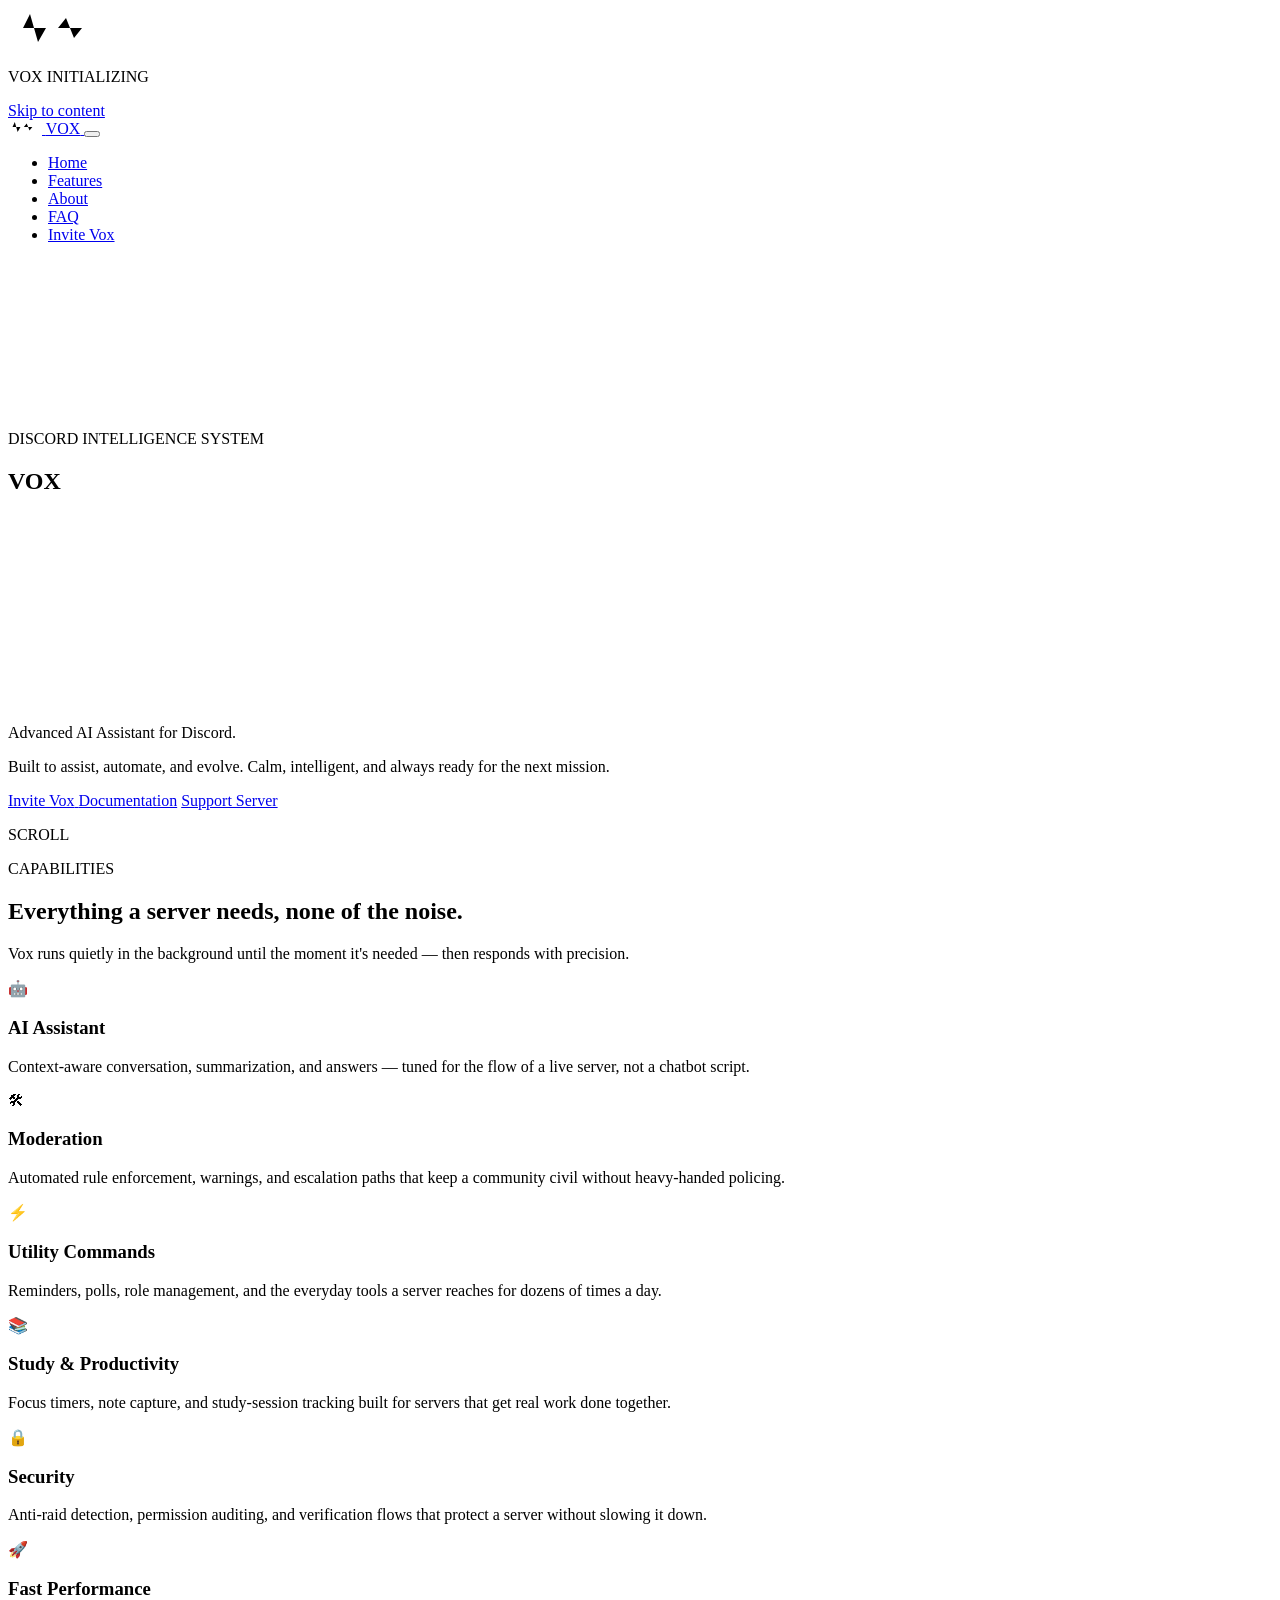
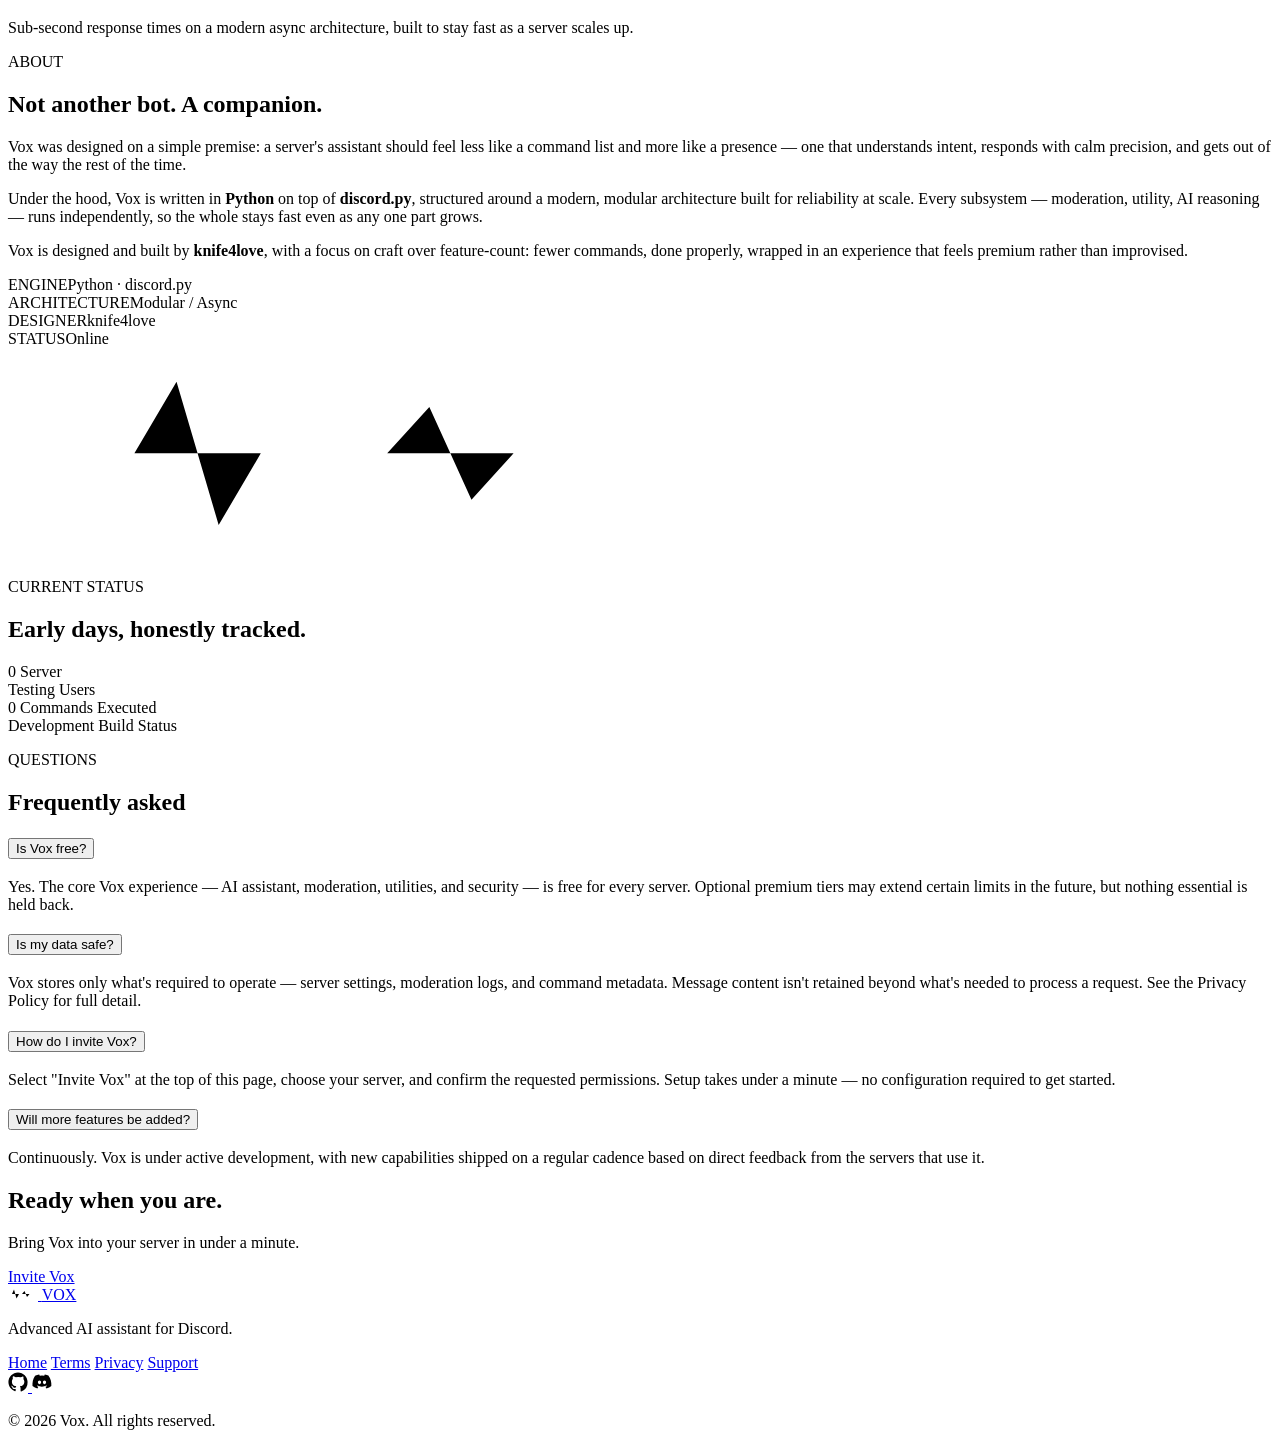
==== index.html @ 2ae84422 "Add files via upload" ====
<!DOCTYPE html>
<html lang="en">
<head>
  <meta charset="UTF-8">
  <meta name="viewport" content="width=device-width, initial-scale=1.0">
  <title>Vox — Advanced AI Assistant for Discord</title>
  <meta name="description" content="Vox is a premium AI assistant for Discord — calm, intelligent, and always ready. Moderation, utilities, study tools, and security in one companion.">
  <meta name="theme-color" content="#0a0a0c">

  <!-- Open Graph -->
  <meta property="og:title" content="Vox — Advanced AI Assistant for Discord">
  <meta property="og:description" content="Built to assist, automate, and evolve. Calm, intelligent, and always ready for the next mission.">
  <meta property="og:type" content="website">

  <!-- Fonts: Space Grotesk (display), Inter (body), IBM Plex Mono (data/utility) -->
  <link rel="preconnect" href="https://fonts.googleapis.com">
  <link rel="preconnect" href="https://fonts.gstatic.com" crossorigin>
  <link href="https://fonts.googleapis.com/css2?family=Space+Grotesk:wght@400;500;600;700&family=Inter:wght@300;400;500;600&family=IBM+Plex+Mono:wght@400;500&display=swap" rel="stylesheet">

  <link rel="stylesheet" href="css/style.css">
</head>
<body>

  <!-- ===================== CINEMATIC LOADER ===================== -->
  <div id="loader" aria-hidden="true">
    <div class="loader-inner">
      <svg class="loader-mark" viewBox="0 0 120 40" width="120" height="40">
        <polyline class="loader-wave" points="0,20 15,20 22,6 30,34 38,20 50,20 58,10 66,30 74,20 120,20" />
      </svg>
      <p class="loader-text">VOX <span>INITIALIZING</span></p>
    </div>
  </div>

  <!-- ===================== SKIP LINK ===================== -->
  <a class="skip-link" href="#main">Skip to content</a>

  <!-- ===================== NAV ===================== -->
  <header class="site-header" id="site-header">
    <nav class="nav" aria-label="Primary">
      <a href="index.html" class="brand" aria-label="Vox home">
        <svg class="brand-wave" viewBox="0 0 60 24" width="34" height="14" aria-hidden="true">
          <polyline points="0,12 8,12 12,3 17,21 22,12 28,12 33,6 38,18 43,12 60,12" />
        </svg>
        <span>VOX</span>
      </a>

      <button class="nav-toggle" id="navToggle" aria-expanded="false" aria-controls="navMenu" aria-label="Toggle menu">
        <span></span><span></span><span></span>
      </button>

      <ul class="nav-menu" id="navMenu">
        <li><a href="index.html#home">Home</a></li>
        <li><a href="index.html#features">Features</a></li>
        <li><a href="index.html#about">About</a></li>
        <li><a href="index.html#faq">FAQ</a></li>
        <li><a href="https://discord.com/oauth2/authorize?client_id=1523940294611959858&permissions=8&integration_type=0&scope=bot+applications.commands" class="nav-cta" target="_blank" rel="noopener noreferrer">Invite Vox</a></li>
      </ul>
    </nav>
  </header>

  <main id="main">

    <!-- ===================== HERO ===================== -->
    <section class="hero" id="home">
      <canvas id="gridCanvas" aria-hidden="true"></canvas>
      <div class="particles" id="particles" aria-hidden="true"></div>
      <div class="hero-vignette" aria-hidden="true"></div>

      <div class="hero-content">
        <p class="eyebrow reveal">DISCORD INTELLIGENCE SYSTEM</p>
        <h1 class="hero-title reveal">
          <span class="hero-title-main">VOX</span>
        </h1>
        <svg class="hero-waveform" viewBox="0 0 400 60" preserveAspectRatio="none" aria-hidden="true">
          <polyline id="heroWave" points="0,30 400,30" />
        </svg>
        <p class="hero-sub reveal">Advanced AI Assistant for Discord.</p>
        <p class="hero-desc reveal">Built to assist, automate, and evolve. Calm, intelligent, and always ready for the next mission.</p>

        <div class="hero-actions reveal">
          <a href="https://discord.com/oauth2/authorize?client_id=1523940294611959858&permissions=8&integration_type=0&scope=bot+applications.commands" class="btn btn-primary" target="_blank" rel="noopener noreferrer">
            <span>Invite Vox</span>
          </a>
          <a href="#" class="btn btn-ghost">Documentation</a>
          <a href="https://discord.gg/snDa7PP2mR" class="btn btn-ghost" target="_blank" rel="noopener noreferrer">Support Server</a>
        </div>
      </div>

      <div class="scroll-cue" aria-hidden="true">
        <span></span>
        <p>SCROLL</p>
      </div>
    </section>

    <!-- ===================== FEATURES ===================== -->
    <section class="section" id="features">
      <div class="container">
        <p class="eyebrow reveal-up">CAPABILITIES</p>
        <h2 class="section-title reveal-up">Everything a server needs, none of the noise.</h2>
        <p class="section-lede reveal-up">Vox runs quietly in the background until the moment it's needed — then responds with precision.</p>

        <div class="feature-grid">
          <article class="feature-card reveal-up">
            <div class="feature-icon" aria-hidden="true">🤖</div>
            <h3>AI Assistant</h3>
            <p>Context-aware conversation, summarization, and answers — tuned for the flow of a live server, not a chatbot script.</p>
          </article>

          <article class="feature-card reveal-up">
            <div class="feature-icon" aria-hidden="true">🛠</div>
            <h3>Moderation</h3>
            <p>Automated rule enforcement, warnings, and escalation paths that keep a community civil without heavy-handed policing.</p>
          </article>

          <article class="feature-card reveal-up">
            <div class="feature-icon" aria-hidden="true">⚡</div>
            <h3>Utility Commands</h3>
            <p>Reminders, polls, role management, and the everyday tools a server reaches for dozens of times a day.</p>
          </article>

          <article class="feature-card reveal-up">
            <div class="feature-icon" aria-hidden="true">📚</div>
            <h3>Study &amp; Productivity</h3>
            <p>Focus timers, note capture, and study-session tracking built for servers that get real work done together.</p>
          </article>

          <article class="feature-card reveal-up">
            <div class="feature-icon" aria-hidden="true">🔒</div>
            <h3>Security</h3>
            <p>Anti-raid detection, permission auditing, and verification flows that protect a server without slowing it down.</p>
          </article>

          <article class="feature-card reveal-up">
            <div class="feature-icon" aria-hidden="true">🚀</div>
            <h3>Fast Performance</h3>
            <p>Sub-second response times on a modern async architecture, built to stay fast as a server scales up.</p>
          </article>
        </div>
      </div>
    </section>

    <!-- ===================== ABOUT ===================== -->
    <section class="section section-about" id="about">
      <div class="container about-grid">
        <div class="about-copy reveal-up">
          <p class="eyebrow">ABOUT</p>
          <h2 class="section-title">Not another bot. A companion.</h2>
          <p>Vox was designed on a simple premise: a server's assistant should feel less like a command list and more like a presence — one that understands intent, responds with calm precision, and gets out of the way the rest of the time.</p>
          <p>Under the hood, Vox is written in <strong>Python</strong> on top of <strong>discord.py</strong>, structured around a modern, modular architecture built for reliability at scale. Every subsystem — moderation, utility, AI reasoning — runs independently, so the whole stays fast even as any one part grows.</p>
          <p>Vox is designed and built by <strong>knife4love</strong>, with a focus on craft over feature-count: fewer commands, done properly, wrapped in an experience that feels premium rather than improvised.</p>
        </div>

        <div class="about-panel reveal-up" aria-hidden="true">
          <div class="panel-glass">
            <div class="panel-row"><span>ENGINE</span><span>Python · discord.py</span></div>
            <div class="panel-row"><span>ARCHITECTURE</span><span>Modular / Async</span></div>
            <div class="panel-row"><span>DESIGNER</span><span>knife4love</span></div>
            <div class="panel-row"><span>STATUS</span><span class="status-dot">Online</span></div>
            <svg class="panel-wave" viewBox="0 0 300 50" preserveAspectRatio="none">
              <polyline points="0,25 30,25 40,8 50,42 60,25 90,25 100,14 110,36 120,25 300,25" />
            </svg>
          </div>
        </div>
      </div>
    </section>

    <!-- ===================== STATS ===================== -->
    <section class="section section-stats" id="stats">
      <div class="container">
        <p class="eyebrow reveal-up">CURRENT STATUS</p>
        <h2 class="section-title reveal-up">Early days, honestly tracked.</h2>

        <div class="stats-grid">
          <div class="stat reveal-up">
            <span class="stat-number" data-target="1" data-suffix="">0</span>
            <span class="stat-label">Server</span>
          </div>
          <div class="stat reveal-up">
            <span class="stat-number-static">Testing</span>
            <span class="stat-label">Users</span>
          </div>
          <div class="stat reveal-up">
            <span class="stat-number" data-target="10" data-suffix="+">0</span>
            <span class="stat-label">Commands Executed</span>
          </div>
          <div class="stat reveal-up">
            <span class="stat-number-static">Development Build</span>
            <span class="stat-label">Status</span>
          </div>
        </div>
      </div>
    </section>

    <!-- ===================== FAQ ===================== -->
    <section class="section" id="faq">
      <div class="container container-narrow">
        <p class="eyebrow reveal-up">QUESTIONS</p>
        <h2 class="section-title reveal-up">Frequently asked</h2>

        <div class="accordion reveal-up">
          <div class="accordion-item">
            <h3>
              <button class="accordion-trigger" aria-expanded="false" aria-controls="faq-1">
                Is Vox free?
                <span class="accordion-icon" aria-hidden="true"></span>
              </button>
            </h3>
            <div class="accordion-panel" id="faq-1" role="region">
              <p>Yes. The core Vox experience — AI assistant, moderation, utilities, and security — is free for every server. Optional premium tiers may extend certain limits in the future, but nothing essential is held back.</p>
            </div>
          </div>

          <div class="accordion-item">
            <h3>
              <button class="accordion-trigger" aria-expanded="false" aria-controls="faq-2">
                Is my data safe?
                <span class="accordion-icon" aria-hidden="true"></span>
              </button>
            </h3>
            <div class="accordion-panel" id="faq-2" role="region">
              <p>Vox stores only what's required to operate — server settings, moderation logs, and command metadata. Message content isn't retained beyond what's needed to process a request. See the Privacy Policy for full detail.</p>
            </div>
          </div>

          <div class="accordion-item">
            <h3>
              <button class="accordion-trigger" aria-expanded="false" aria-controls="faq-3">
                How do I invite Vox?
                <span class="accordion-icon" aria-hidden="true"></span>
              </button>
            </h3>
            <div class="accordion-panel" id="faq-3" role="region">
              <p>Select "Invite Vox" at the top of this page, choose your server, and confirm the requested permissions. Setup takes under a minute — no configuration required to get started.</p>
            </div>
          </div>

          <div class="accordion-item">
            <h3>
              <button class="accordion-trigger" aria-expanded="false" aria-controls="faq-4">
                Will more features be added?
                <span class="accordion-icon" aria-hidden="true"></span>
              </button>
            </h3>
            <div class="accordion-panel" id="faq-4" role="region">
              <p>Continuously. Vox is under active development, with new capabilities shipped on a regular cadence based on direct feedback from the servers that use it.</p>
            </div>
          </div>
        </div>
      </div>
    </section>

    <!-- ===================== FINAL CTA ===================== -->
    <section class="section cta-section">
      <div class="container cta-inner reveal-up">
        <h2 class="section-title">Ready when you are.</h2>
        <p>Bring Vox into your server in under a minute.</p>
        <a href="https://discord.com/oauth2/authorize?client_id=1523940294611959858&permissions=8&integration_type=0&scope=bot+applications.commands" class="btn btn-primary" target="_blank" rel="noopener noreferrer">Invite Vox</a>
      </div>
    </section>

  </main>

  <!-- ===================== FOOTER ===================== -->
  <footer class="site-footer">
    <div class="container footer-grid">
      <div class="footer-brand">
        <a href="index.html" class="brand">
          <svg class="brand-wave" viewBox="0 0 60 24" width="30" height="12" aria-hidden="true">
            <polyline points="0,12 8,12 12,3 17,21 22,12 28,12 33,6 38,18 43,12 60,12" />
          </svg>
          <span>VOX</span>
        </a>
        <p>Advanced AI assistant for Discord.</p>
      </div>

      <nav class="footer-links" aria-label="Footer">
        <a href="index.html">Home</a>
        <a href="terms.html">Terms</a>
        <a href="privacy.html">Privacy</a>
        <a href="https://discord.gg/snDa7PP2mR" target="_blank" rel="noopener noreferrer">Support</a>
      </nav>

      <div class="footer-social">
        <a href="#" aria-label="Vox on GitHub" class="social-icon">
          <svg viewBox="0 0 24 24" width="20" height="20" aria-hidden="true"><path d="M12 .5C5.7.5.5 5.7.5 12c0 5.1 3.3 9.4 7.9 11 .6.1.8-.3.8-.6v-2.1c-3.2.7-3.9-1.5-3.9-1.5-.5-1.3-1.3-1.7-1.3-1.7-1.1-.7.1-.7.1-.7 1.2.1 1.8 1.2 1.8 1.2 1 1.8 2.7 1.3 3.4 1 .1-.8.4-1.3.7-1.6-2.6-.3-5.3-1.3-5.3-5.7 0-1.3.4-2.3 1.2-3.1-.1-.3-.5-1.5.1-3.1 0 0 1-.3 3.3 1.2a11 11 0 0 1 6 0C17.3 5 18.3 5.3 18.3 5.3c.6 1.6.2 2.8.1 3.1.7.8 1.2 1.8 1.2 3.1 0 4.4-2.7 5.4-5.3 5.7.4.4.8 1.1.8 2.2v3.3c0 .3.2.7.8.6A11.5 11.5 0 0 0 23.5 12C23.5 5.7 18.3.5 12 .5z"/></svg>
        </a>
        <a href="https://discord.gg/snDa7PP2mR" aria-label="Vox on Discord" class="social-icon" target="_blank" rel="noopener noreferrer">
          <svg viewBox="0 0 24 24" width="20" height="20" aria-hidden="true"><path d="M20.3 4.4A19.7 19.7 0 0 0 15.4 3c-.2.4-.5.9-.7 1.4a18 18 0 0 0-5.4 0c-.2-.5-.4-1-.7-1.4a19.6 19.6 0 0 0-4.9 1.5C1 8.6.3 12.7.6 16.7a19.8 19.8 0 0 0 5.9 3c.5-.6.9-1.3 1.2-2-.7-.2-1.3-.6-1.9-1 .2-.1.3-.3.5-.4 3.6 1.7 7.6 1.7 11.2 0 .1.1.3.3.5.4-.6.4-1.2.7-1.9 1 .3.7.7 1.4 1.2 2 2.3-.7 4.4-1.7 5.9-3 .4-4.6-.8-8.6-3.4-12.3zM9 14.6c-1 0-1.9-1-1.9-2.2s.8-2.2 1.9-2.2 1.9 1 1.9 2.2-.9 2.2-1.9 2.2zm6 0c-1 0-1.9-1-1.9-2.2s.8-2.2 1.9-2.2 1.9 1 1.9 2.2-.8 2.2-1.9 2.2z"/></svg>
        </a>
      </div>
    </div>

    <div class="container footer-bottom">
      <p>© 2026 Vox. All rights reserved.</p>
    </div>
  </footer>

  <script src="js/main.js"></script>
</body>
</html>
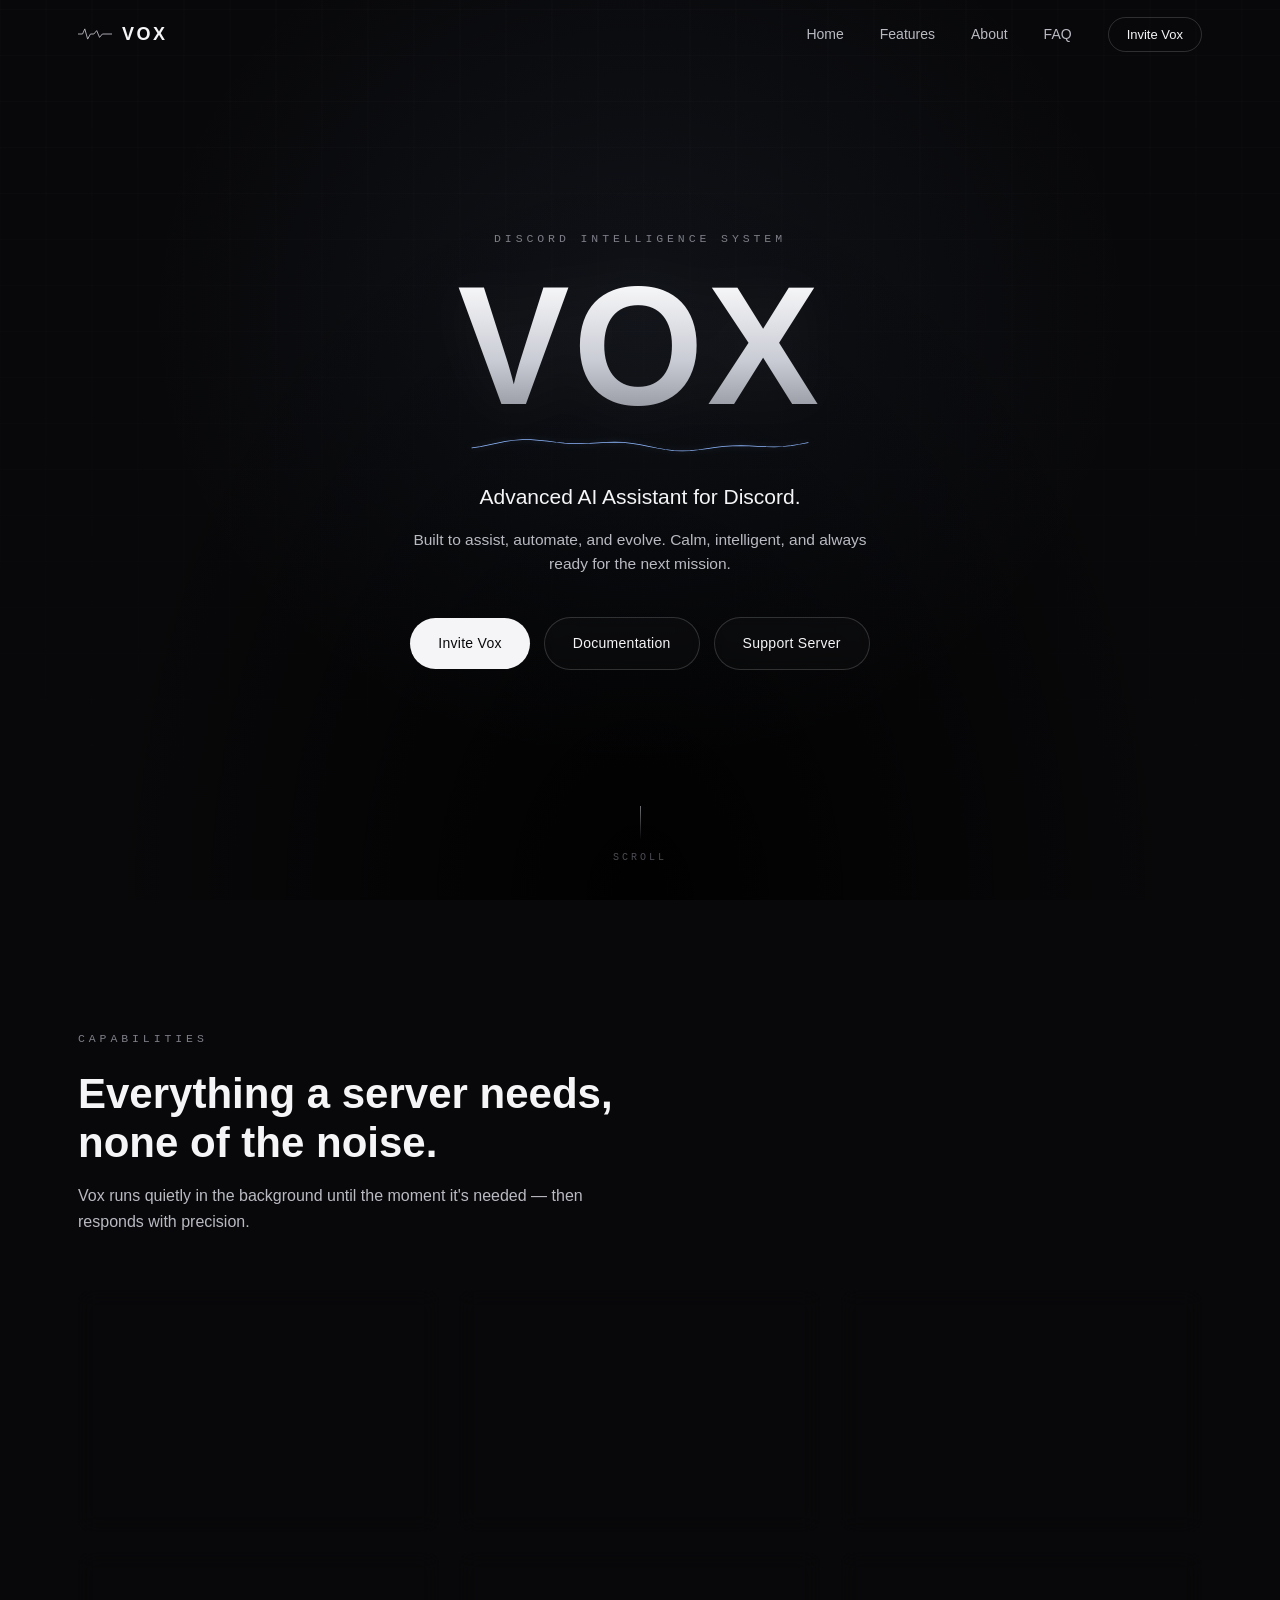
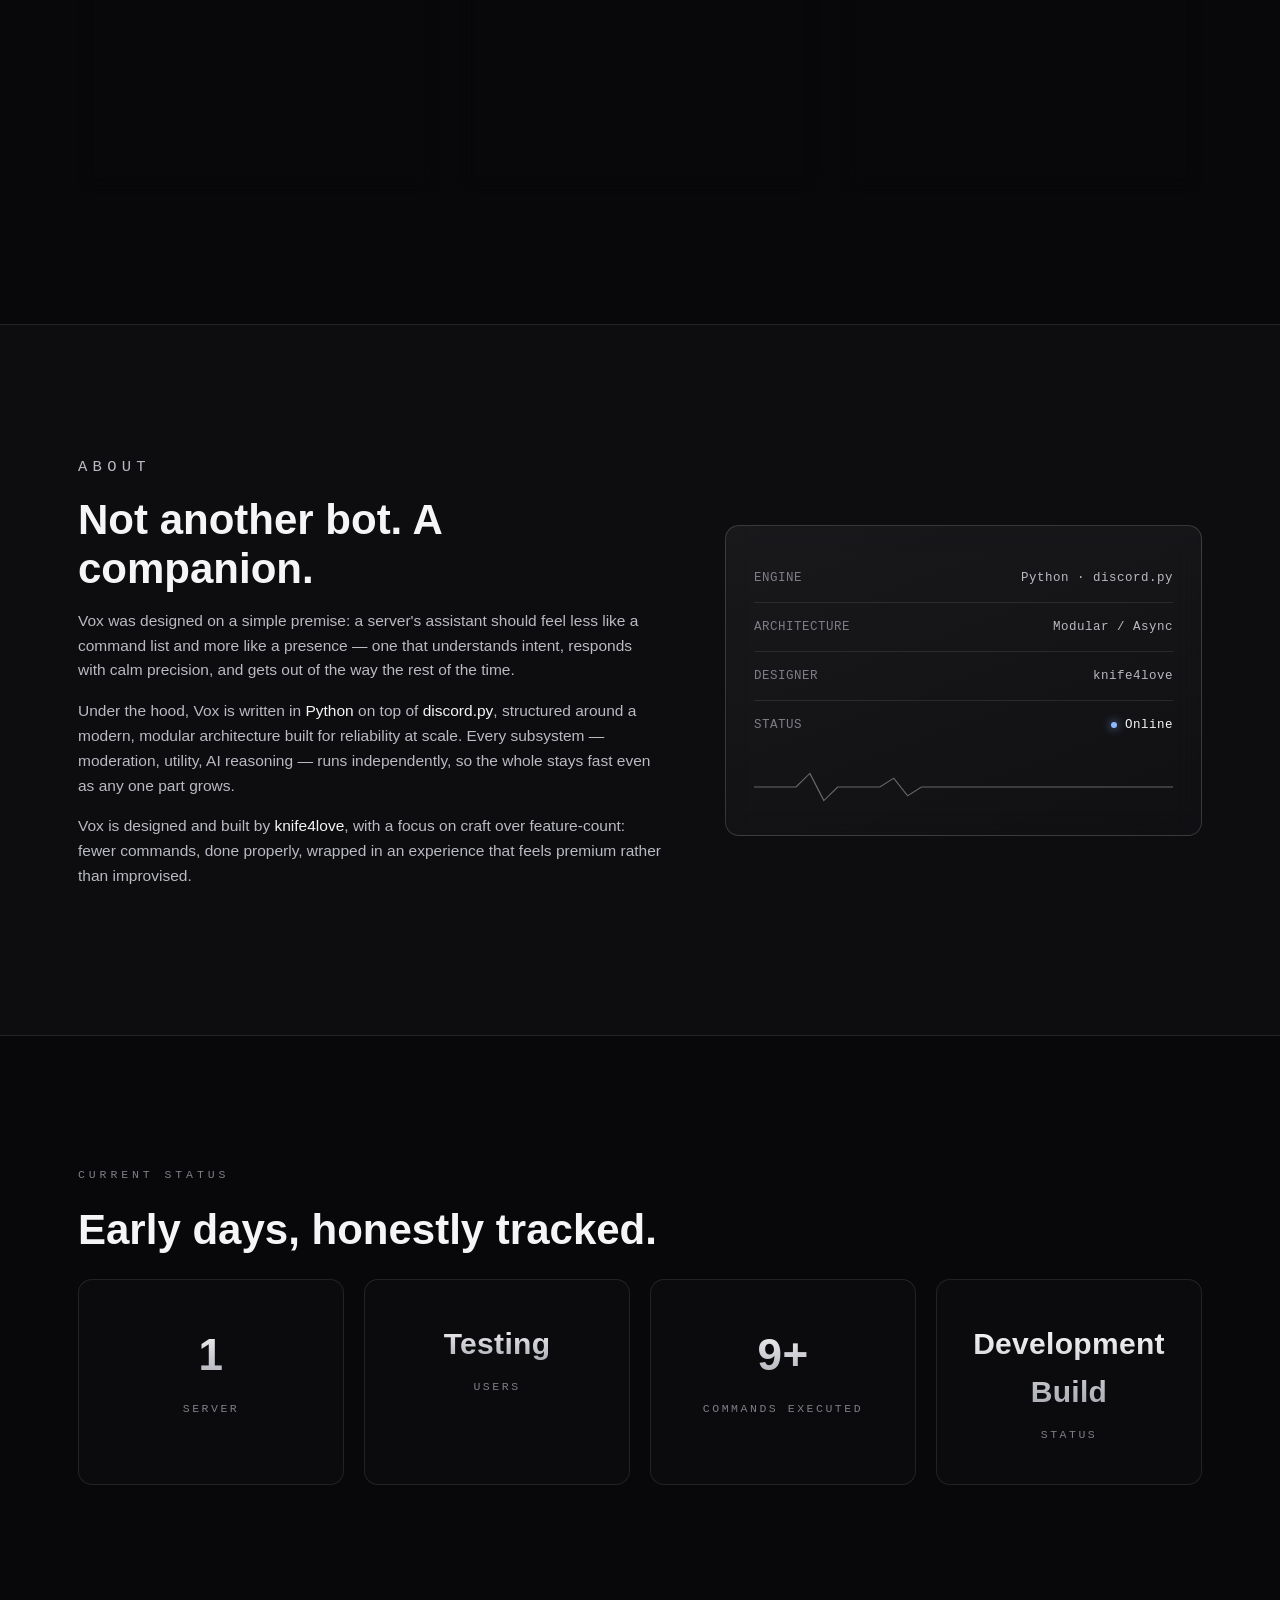
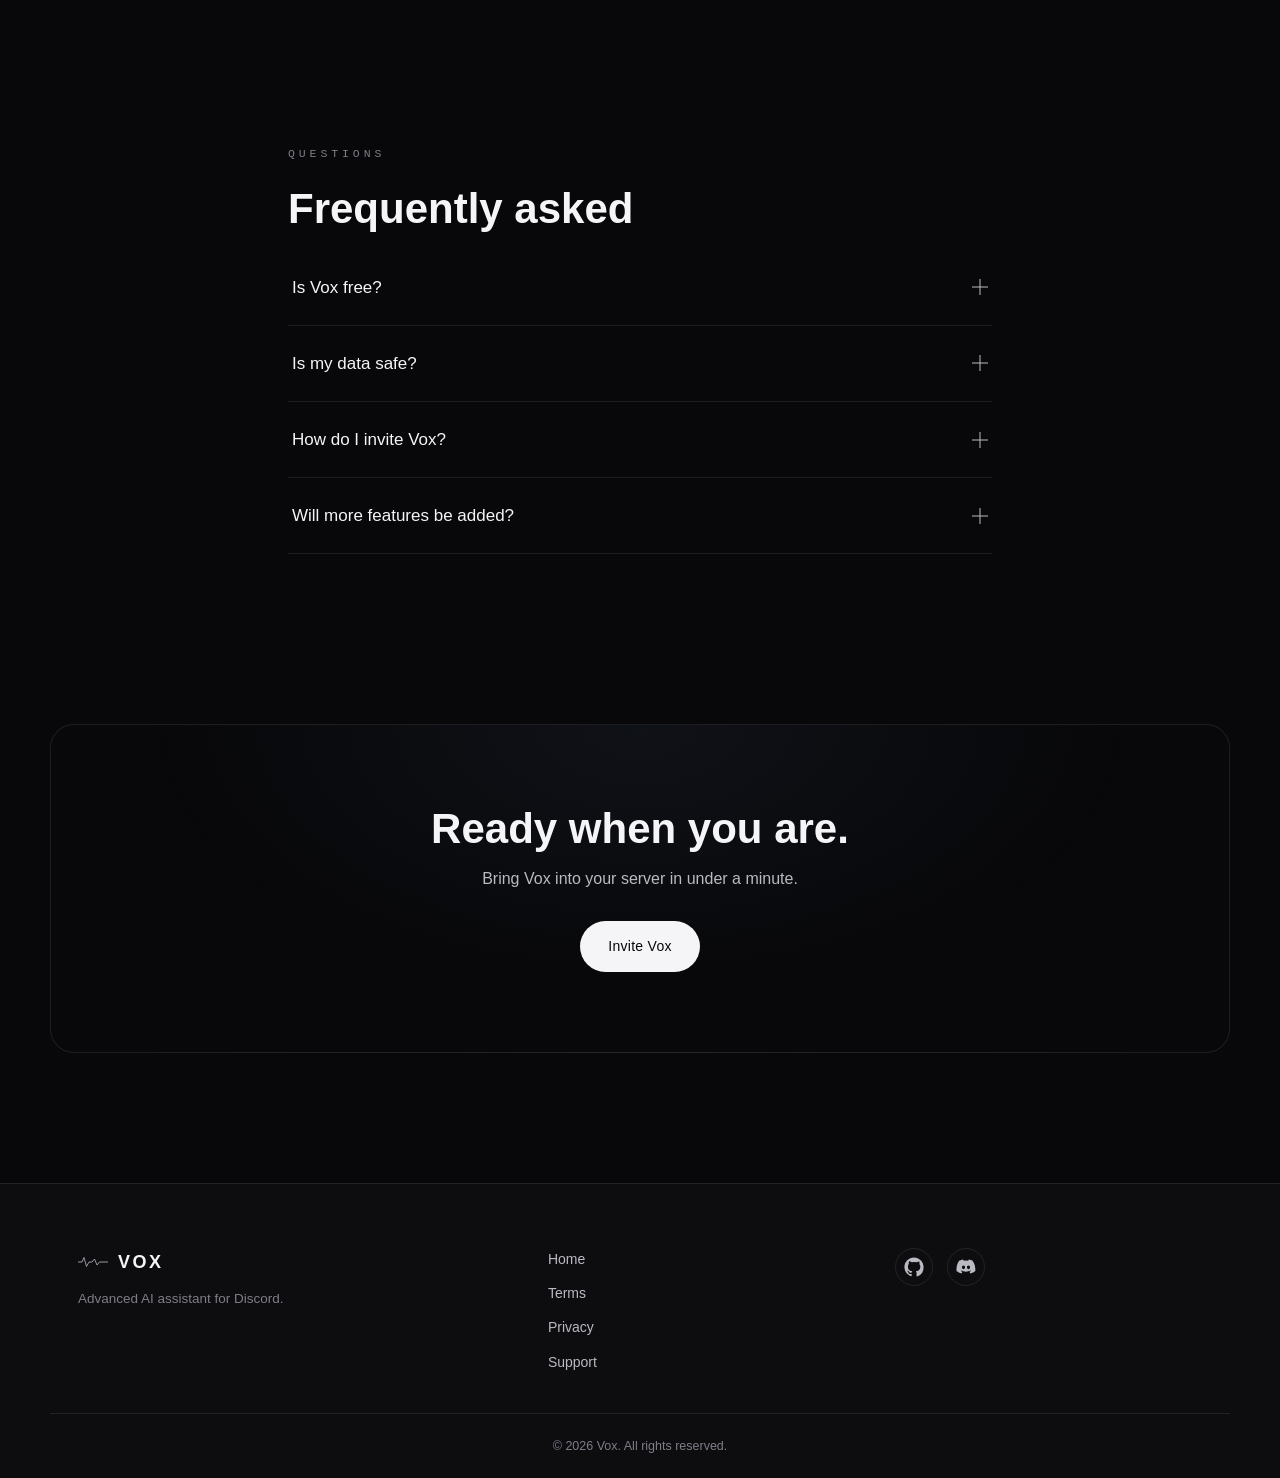
==== commit 2a36ab3d: "Update index.html" ====
--- a/index.html
+++ b/index.html
@@ -17,7 +17,7 @@
   <link rel="preconnect" href="https://fonts.gstatic.com" crossorigin>
   <link href="https://fonts.googleapis.com/css2?family=Space+Grotesk:wght@400;500;600;700&family=Inter:wght@300;400;500;600&family=IBM+Plex+Mono:wght@400;500&display=swap" rel="stylesheet">
 
-  <link rel="stylesheet" href="css/style.css">
+ <link rel="stylesheet" href="style.css">
 </head>
 <body>
 
@@ -295,6 +295,6 @@
     </div>
   </footer>
 
-  <script src="js/main.js"></script>
+ <script src="main.js"></script>
 </body>
 </html>
--- a/style.css
+++ b/style.css
@@ -0,0 +1,738 @@
+/* =========================================================================
+   VOX — Design tokens
+   Matte black canvas, silver structure, white type, blue-white glow used
+   only as a highlight accent (never as a fill).
+   ========================================================================= */
+:root {
+  /* Color */
+  --black: #08080a;
+  --black-soft: #0d0d10;
+  --surface: #111114;
+  --surface-2: #17171b;
+  --line: rgba(255, 255, 255, 0.09);
+  --line-strong: rgba(255, 255, 255, 0.16);
+  --white: #f5f5f7;
+  --silver: #b9bac2;
+  --silver-dim: #7d7e87;
+  --glow: #8fb8ff;
+  --glow-soft: rgba(143, 184, 255, 0.35);
+
+  /* Type */
+  --font-display: 'Space Grotesk', 'Helvetica Neue', Arial, sans-serif;
+  --font-body: 'Inter', 'Helvetica Neue', Arial, sans-serif;
+  --font-mono: 'IBM Plex Mono', ui-monospace, monospace;
+
+  /* Rhythm */
+  --container: 1180px;
+  --radius: 14px;
+  --ease: cubic-bezier(.16, 1, .3, 1);
+}
+
+/* =========================================================================
+   Reset
+   ========================================================================= */
+*, *::before, *::after { box-sizing: border-box; }
+html { scroll-behavior: smooth; }
+body {
+  margin: 0;
+  background: var(--black);
+  color: var(--white);
+  font-family: var(--font-body);
+  font-weight: 300;
+  line-height: 1.6;
+  -webkit-font-smoothing: antialiased;
+  overflow-x: hidden;
+}
+img, svg { display: block; max-width: 100%; }
+a { color: inherit; text-decoration: none; }
+ul { list-style: none; margin: 0; padding: 0; }
+h1, h2, h3, h4 { font-family: var(--font-display); font-weight: 600; margin: 0; color: var(--white); }
+p { margin: 0; }
+button { font: inherit; color: inherit; background: none; border: none; cursor: pointer; }
+
+@media (prefers-reduced-motion: reduce) {
+  html { scroll-behavior: auto; }
+  *, *::before, *::after {
+    animation-duration: 0.01ms !important;
+    animation-iteration-count: 1 !important;
+    transition-duration: 0.01ms !important;
+    scroll-behavior: auto !important;
+  }
+}
+
+.skip-link {
+  position: absolute;
+  left: -999px;
+  top: 0;
+  background: var(--white);
+  color: var(--black);
+  padding: 12px 18px;
+  z-index: 999;
+  border-radius: 0 0 8px 0;
+}
+.skip-link:focus { left: 0; }
+
+:focus-visible {
+  outline: 1.5px solid var(--glow);
+  outline-offset: 3px;
+  border-radius: 4px;
+}
+
+.container {
+  max-width: var(--container);
+  margin: 0 auto;
+  padding: 0 28px;
+}
+.container-narrow { max-width: 760px; }
+
+/* =========================================================================
+   Loader
+   ========================================================================= */
+#loader {
+  position: fixed;
+  inset: 0;
+  z-index: 999;
+  background: var(--black);
+  display: flex;
+  align-items: center;
+  justify-content: center;
+  transition: opacity .8s var(--ease), visibility .8s var(--ease);
+}
+#loader.loaded { opacity: 0; visibility: hidden; }
+.loader-inner { text-align: center; }
+.loader-mark { overflow: visible; margin: 0 auto 18px; }
+.loader-wave {
+  fill: none;
+  stroke: var(--white);
+  stroke-width: 1.4;
+  stroke-linecap: round;
+  stroke-linejoin: round;
+  filter: drop-shadow(0 0 6px var(--glow-soft));
+  stroke-dasharray: 260;
+  stroke-dashoffset: 260;
+  animation: drawWave 1.4s var(--ease) forwards .2s;
+}
+@keyframes drawWave { to { stroke-dashoffset: 0; } }
+.loader-text {
+  font-family: var(--font-mono);
+  font-size: 11px;
+  letter-spacing: 0.32em;
+  color: var(--silver-dim);
+}
+.loader-text span { color: var(--silver); animation: flicker 1.6s ease-in-out infinite; }
+@keyframes flicker { 0%, 100% { opacity: 1; } 50% { opacity: .4; } }
+
+/* =========================================================================
+   Header / Nav
+   ========================================================================= */
+.site-header {
+  position: fixed;
+  top: 0; left: 0; right: 0;
+  z-index: 100;
+  padding: 20px 0;
+  transition: background .4s var(--ease), border-color .4s var(--ease), padding .4s var(--ease);
+  border-bottom: 1px solid transparent;
+}
+.site-header.scrolled {
+  background: rgba(8, 8, 10, 0.72);
+  backdrop-filter: blur(16px) saturate(140%);
+  -webkit-backdrop-filter: blur(16px) saturate(140%);
+  border-bottom: 1px solid var(--line);
+  padding: 14px 0;
+}
+.nav {
+  max-width: var(--container);
+  margin: 0 auto;
+  padding: 0 28px;
+  display: flex;
+  align-items: center;
+  justify-content: space-between;
+}
+.brand {
+  display: flex;
+  align-items: center;
+  gap: 10px;
+  font-family: var(--font-display);
+  font-weight: 600;
+  font-size: 18px;
+  letter-spacing: 0.14em;
+}
+.brand-wave {
+  fill: none;
+  stroke: var(--silver);
+  stroke-width: 1.6;
+  stroke-linecap: round;
+  stroke-linejoin: round;
+}
+.nav-menu {
+  display: flex;
+  align-items: center;
+  gap: 36px;
+  font-size: 14px;
+  color: var(--silver);
+}
+.nav-menu a { position: relative; transition: color .3s var(--ease); }
+.nav-menu a:not(.nav-cta)::after {
+  content: '';
+  position: absolute; left: 0; right: 0; bottom: -6px;
+  height: 1px; background: var(--white);
+  transform: scaleX(0); transform-origin: left;
+  transition: transform .35s var(--ease);
+}
+.nav-menu a:not(.nav-cta):hover { color: var(--white); }
+.nav-menu a:not(.nav-cta):hover::after { transform: scaleX(1); }
+
+.nav-cta {
+  border: 1px solid var(--line-strong);
+  padding: 9px 18px;
+  border-radius: 999px;
+  color: var(--white) !important;
+  font-size: 13px;
+  transition: border-color .3s var(--ease), box-shadow .3s var(--ease), background .3s var(--ease);
+}
+.nav-cta:hover {
+  border-color: var(--glow-soft);
+  box-shadow: 0 0 20px -4px var(--glow-soft);
+  background: rgba(255,255,255,0.03);
+}
+
+.nav-toggle {
+  display: none;
+  flex-direction: column;
+  gap: 5px;
+  width: 26px;
+}
+.nav-toggle span {
+  height: 1px;
+  width: 100%;
+  background: var(--white);
+  transition: transform .3s var(--ease), opacity .3s var(--ease);
+}
+
+/* =========================================================================
+   Hero
+   ========================================================================= */
+.hero {
+  position: relative;
+  min-height: 100svh;
+  display: flex;
+  align-items: center;
+  justify-content: center;
+  overflow: hidden;
+  isolation: isolate;
+}
+#gridCanvas {
+  position: absolute;
+  inset: 0;
+  width: 100%;
+  height: 100%;
+  z-index: -2;
+  opacity: 0.5;
+}
+.particles {
+  position: absolute;
+  inset: 0;
+  z-index: -1;
+  pointer-events: none;
+}
+.particle {
+  position: absolute;
+  width: 2px;
+  height: 2px;
+  border-radius: 50%;
+  background: var(--silver);
+  opacity: 0;
+  animation: floatUp linear infinite;
+}
+@keyframes floatUp {
+  0% { transform: translateY(0) translateX(0); opacity: 0; }
+  10% { opacity: .7; }
+  90% { opacity: .5; }
+  100% { transform: translateY(-100vh) translateX(var(--drift, 20px)); opacity: 0; }
+}
+.hero-vignette {
+  position: absolute;
+  inset: 0;
+  z-index: -1;
+  background:
+    radial-gradient(ellipse at 50% 35%, rgba(143,184,255,0.06), transparent 55%),
+    radial-gradient(ellipse at 50% 100%, rgba(0,0,0,0.9), transparent 60%),
+    linear-gradient(180deg, rgba(8,8,10,0.2), var(--black) 92%);
+}
+
+.hero-content {
+  position: relative;
+  text-align: center;
+  padding: 0 24px;
+  max-width: 720px;
+}
+.eyebrow {
+  font-family: var(--font-mono);
+  font-size: 11.5px;
+  letter-spacing: 0.34em;
+  color: var(--silver-dim);
+  margin-bottom: 22px;
+}
+.hero-title { margin-bottom: 6px; }
+.hero-title-main {
+  display: inline-block;
+  font-size: clamp(72px, 16vw, 168px);
+  line-height: 0.9;
+  letter-spacing: 0.02em;
+  background: linear-gradient(180deg, #ffffff 0%, #c9cbd4 60%, #8b8d97 100%);
+  -webkit-background-clip: text;
+  background-clip: text;
+  color: transparent;
+  filter: drop-shadow(0 0 30px rgba(255,255,255,0.06));
+}
+.hero-waveform {
+  width: min(360px, 70%);
+  height: 34px;
+  margin: 4px auto 18px;
+  overflow: visible;
+}
+.hero-waveform polyline {
+  fill: none;
+  stroke: var(--glow);
+  stroke-width: 1.2;
+  stroke-linecap: round;
+  filter: drop-shadow(0 0 6px var(--glow-soft));
+}
+.hero-sub {
+  font-family: var(--font-display);
+  font-size: clamp(17px, 2.4vw, 21px);
+  font-weight: 500;
+  color: var(--white);
+  margin-bottom: 14px;
+}
+.hero-desc {
+  font-size: 15.5px;
+  color: var(--silver);
+  max-width: 480px;
+  margin: 0 auto 40px;
+}
+.hero-actions {
+  display: flex;
+  align-items: center;
+  justify-content: center;
+  gap: 14px;
+  flex-wrap: wrap;
+}
+
+.btn {
+  display: inline-flex;
+  align-items: center;
+  justify-content: center;
+  padding: 14px 28px;
+  border-radius: 999px;
+  font-size: 14px;
+  font-weight: 500;
+  letter-spacing: 0.02em;
+  transition: transform .35s var(--ease), box-shadow .35s var(--ease), border-color .35s var(--ease), background .35s var(--ease);
+}
+.btn-primary {
+  background: var(--white);
+  color: var(--black);
+  box-shadow: 0 0 0 0 rgba(255,255,255,0);
+}
+.btn-primary:hover {
+  transform: translateY(-2px);
+  box-shadow: 0 10px 30px -8px rgba(255,255,255,0.35), 0 0 24px -6px var(--glow-soft);
+}
+.btn-ghost {
+  border: 1px solid var(--line-strong);
+  color: var(--white);
+  background: rgba(255,255,255,0.02);
+  backdrop-filter: blur(6px);
+}
+.btn-ghost:hover {
+  border-color: var(--glow-soft);
+  transform: translateY(-2px);
+  box-shadow: 0 0 24px -8px var(--glow-soft);
+}
+
+.scroll-cue {
+  position: absolute;
+  bottom: 34px; left: 50%;
+  transform: translateX(-50%);
+  display: flex;
+  flex-direction: column;
+  align-items: center;
+  gap: 10px;
+  opacity: .6;
+}
+.scroll-cue span {
+  width: 1px; height: 34px;
+  background: linear-gradient(180deg, var(--silver), transparent);
+  position: relative;
+  overflow: hidden;
+}
+.scroll-cue span::after {
+  content: '';
+  position: absolute;
+  top: -100%; left: 0; right: 0; height: 100%;
+  background: var(--white);
+  animation: scrollLine 2.2s var(--ease) infinite;
+}
+@keyframes scrollLine { to { top: 100%; } }
+.scroll-cue p {
+  font-family: var(--font-mono);
+  font-size: 10px;
+  letter-spacing: 0.3em;
+  color: var(--silver-dim);
+}
+
+/* =========================================================================
+   Reveal animations
+   ========================================================================= */
+.reveal, .reveal-up {
+  opacity: 0;
+  transform: translateY(18px);
+  transition: opacity .9s var(--ease), transform .9s var(--ease);
+}
+.reveal.in, .reveal-up.in { opacity: 1; transform: translateY(0); }
+.reveal-up { transform: translateY(28px); }
+
+/* =========================================================================
+   Sections
+   ========================================================================= */
+.section { padding: 130px 0; position: relative; }
+.section-title {
+  font-size: clamp(28px, 4vw, 42px);
+  line-height: 1.15;
+  margin: 14px 0 16px;
+  max-width: 640px;
+}
+.section-lede {
+  color: var(--silver);
+  font-size: 16px;
+  max-width: 520px;
+  margin-bottom: 56px;
+}
+
+/* Features */
+.feature-grid {
+  display: grid;
+  grid-template-columns: repeat(3, 1fr);
+  gap: 20px;
+}
+.feature-card {
+  position: relative;
+  padding: 34px 28px;
+  border-radius: var(--radius);
+  border: 1px solid var(--line);
+  background: linear-gradient(180deg, rgba(255,255,255,0.03), rgba(255,255,255,0.01));
+  backdrop-filter: blur(10px);
+  transition: transform .45s var(--ease), border-color .45s var(--ease), box-shadow .45s var(--ease), background .45s var(--ease);
+  overflow: hidden;
+}
+.feature-card::before {
+  content: '';
+  position: absolute; inset: 0;
+  border-radius: inherit;
+  padding: 1px;
+  background: linear-gradient(140deg, var(--glow-soft), transparent 40%);
+  opacity: 0;
+  transition: opacity .45s var(--ease);
+  -webkit-mask: linear-gradient(#000 0 0) content-box, linear-gradient(#000 0 0);
+  -webkit-mask-composite: xor;
+  mask-composite: exclude;
+  pointer-events: none;
+}
+.feature-card:hover {
+  transform: translateY(-6px);
+  border-color: rgba(255,255,255,0.16);
+  background: linear-gradient(180deg, rgba(255,255,255,0.05), rgba(255,255,255,0.015));
+  box-shadow: 0 20px 40px -20px rgba(0,0,0,0.6), 0 0 30px -14px var(--glow-soft);
+}
+.feature-card:hover::before { opacity: 1; }
+.feature-icon {
+  font-size: 26px;
+  margin-bottom: 20px;
+  filter: grayscale(0.15);
+}
+.feature-card h3 {
+  font-size: 18px;
+  margin-bottom: 10px;
+}
+.feature-card p {
+  font-size: 14.5px;
+  color: var(--silver);
+  line-height: 1.65;
+}
+
+/* About */
+.section-about { background: var(--black-soft); border-top: 1px solid var(--line); border-bottom: 1px solid var(--line); }
+.about-grid {
+  display: grid;
+  grid-template-columns: 1.1fr 0.9fr;
+  gap: 64px;
+  align-items: center;
+}
+.about-copy p { color: var(--silver); font-size: 15.5px; margin-bottom: 16px; }
+.about-copy strong { color: var(--white); font-weight: 500; }
+.panel-glass {
+  position: relative;
+  border: 1px solid var(--line-strong);
+  border-radius: var(--radius);
+  padding: 28px;
+  background: linear-gradient(160deg, rgba(255,255,255,0.05), rgba(255,255,255,0.015));
+  backdrop-filter: blur(14px);
+  overflow: hidden;
+}
+.panel-row {
+  display: flex;
+  justify-content: space-between;
+  font-family: var(--font-mono);
+  font-size: 12.5px;
+  padding: 14px 0;
+  border-bottom: 1px solid var(--line);
+  color: var(--silver);
+  letter-spacing: 0.04em;
+}
+.panel-row:last-of-type { border-bottom: none; }
+.panel-row span:first-child { color: var(--silver-dim); }
+.status-dot { color: var(--white); }
+.status-dot::before {
+  content: '';
+  display: inline-block;
+  width: 6px; height: 6px;
+  border-radius: 50%;
+  background: var(--glow);
+  box-shadow: 0 0 8px 2px var(--glow-soft);
+  margin-right: 8px;
+  animation: pulse 2s ease-in-out infinite;
+}
+@keyframes pulse { 0%, 100% { opacity: 1; } 50% { opacity: .4; } }
+.panel-wave {
+  width: 100%; height: 40px;
+  margin-top: 18px;
+  overflow: visible;
+}
+.panel-wave polyline {
+  fill: none; stroke: var(--silver); stroke-width: 1;
+  opacity: 0.5;
+}
+
+/* Stats */
+.stats-grid {
+  display: grid;
+  grid-template-columns: repeat(4, 1fr);
+  gap: 20px;
+  margin-top: 24px;
+}
+.stat {
+  text-align: center;
+  padding: 40px 20px;
+  border: 1px solid var(--line);
+  border-radius: var(--radius);
+  background: rgba(255,255,255,0.015);
+}
+.stat-number {
+  display: block;
+  font-family: var(--font-display);
+  font-size: clamp(30px, 4vw, 44px);
+  font-weight: 600;
+  letter-spacing: 0.01em;
+  background: linear-gradient(180deg, #fff, #9fa1ab);
+  -webkit-background-clip: text;
+  background-clip: text;
+  color: transparent;
+}
+.stat-number-static {
+  display: block;
+  font-family: var(--font-display);
+  font-size: clamp(22px, 2.6vw, 30px);
+  font-weight: 600;
+  letter-spacing: 0.01em;
+  background: linear-gradient(180deg, #fff, #9fa1ab);
+  -webkit-background-clip: text;
+  background-clip: text;
+  color: transparent;
+}
+.stat-label {
+  display: block;
+  margin-top: 10px;
+  font-family: var(--font-mono);
+  font-size: 11.5px;
+  letter-spacing: 0.22em;
+  color: var(--silver-dim);
+  text-transform: uppercase;
+}
+
+/* FAQ / accordion */
+.accordion-item {
+  border-bottom: 1px solid var(--line);
+}
+.accordion-trigger {
+  width: 100%;
+  display: flex;
+  align-items: center;
+  justify-content: space-between;
+  padding: 24px 4px;
+  text-align: left;
+  font-family: var(--font-display);
+  font-size: 17px;
+  font-weight: 500;
+  color: var(--white);
+  transition: color .3s var(--ease);
+}
+.accordion-trigger:hover { color: var(--silver); }
+.accordion-icon {
+  position: relative;
+  width: 16px; height: 16px;
+  flex-shrink: 0;
+  margin-left: 20px;
+}
+.accordion-icon::before, .accordion-icon::after {
+  content: '';
+  position: absolute;
+  background: var(--silver);
+  transition: transform .35s var(--ease), opacity .35s var(--ease);
+}
+.accordion-icon::before { top: 50%; left: 0; width: 100%; height: 1px; transform: translateY(-50%); }
+.accordion-icon::after { left: 50%; top: 0; height: 100%; width: 1px; transform: translateX(-50%); }
+.accordion-trigger[aria-expanded="true"] .accordion-icon::after { transform: translateX(-50%) rotate(90deg); opacity: 0; }
+.accordion-panel {
+  max-height: 0;
+  overflow: hidden;
+  transition: max-height .5s var(--ease);
+}
+.accordion-panel p {
+  padding: 0 4px 24px;
+  color: var(--silver);
+  font-size: 15px;
+  max-width: 620px;
+}
+
+/* CTA */
+.cta-section { padding-top: 40px; }
+.cta-inner {
+  text-align: center;
+  border: 1px solid var(--line);
+  border-radius: 24px;
+  padding: 80px 40px;
+  background: radial-gradient(ellipse at 50% 0%, rgba(143,184,255,0.06), transparent 60%);
+}
+.cta-inner .section-title { margin: 0 auto 12px; }
+.cta-inner p { color: var(--silver); margin-bottom: 30px; }
+
+/* =========================================================================
+   Footer
+   ========================================================================= */
+.site-footer {
+  border-top: 1px solid var(--line);
+  padding: 64px 0 0;
+  background: var(--black-soft);
+}
+.footer-grid {
+  display: grid;
+  grid-template-columns: 1.4fr 1fr 1fr;
+  gap: 40px;
+  padding-bottom: 40px;
+}
+.footer-brand p { color: var(--silver-dim); font-size: 13.5px; margin-top: 12px; }
+.footer-links {
+  display: flex;
+  flex-direction: column;
+  gap: 12px;
+  font-size: 14px;
+  color: var(--silver);
+}
+.footer-links a { transition: color .3s var(--ease); width: fit-content; }
+.footer-links a:hover { color: var(--white); }
+.footer-social { display: flex; gap: 14px; align-items: flex-start; justify-content: flex-start; }
+.social-icon {
+  width: 38px; height: 38px;
+  display: flex; align-items: center; justify-content: center;
+  border: 1px solid var(--line);
+  border-radius: 50%;
+  transition: border-color .3s var(--ease), box-shadow .3s var(--ease), transform .3s var(--ease);
+}
+.social-icon svg { fill: var(--silver); transition: fill .3s var(--ease); }
+.social-icon:hover { border-color: var(--glow-soft); box-shadow: 0 0 16px -4px var(--glow-soft); transform: translateY(-2px); }
+.social-icon:hover svg { fill: var(--white); }
+.footer-bottom {
+  border-top: 1px solid var(--line);
+  padding: 22px 0;
+  font-size: 12.5px;
+  color: var(--silver-dim);
+  text-align: center;
+}
+
+/* =========================================================================
+   Legal pages (Terms / Privacy)
+   ========================================================================= */
+.legal-hero {
+  padding: 190px 0 60px;
+  border-bottom: 1px solid var(--line);
+}
+.legal-hero .eyebrow { margin-bottom: 18px; }
+.legal-hero h1 {
+  font-size: clamp(34px, 5vw, 52px);
+}
+.legal-hero .updated {
+  margin-top: 16px;
+  font-family: var(--font-mono);
+  font-size: 12.5px;
+  color: var(--silver-dim);
+}
+.legal-body { padding: 70px 0 120px; }
+.legal-section { margin-bottom: 56px; }
+.legal-section h2 {
+  font-size: 22px;
+  margin-bottom: 16px;
+  padding-bottom: 14px;
+  border-bottom: 1px solid var(--line);
+}
+.legal-section p, .legal-section li {
+  color: var(--silver);
+  font-size: 15.5px;
+  margin-bottom: 14px;
+}
+.legal-section ul { padding-left: 20px; list-style: disc; }
+.legal-section li { margin-bottom: 10px; }
+.legal-section a { color: var(--white); border-bottom: 1px solid var(--line-strong); }
+.legal-section a:hover { border-color: var(--glow); }
+
+/* =========================================================================
+   Responsive
+   ========================================================================= */
+@media (max-width: 980px) {
+  .feature-grid { grid-template-columns: repeat(2, 1fr); }
+  .about-grid { grid-template-columns: 1fr; gap: 44px; }
+  .stats-grid { grid-template-columns: repeat(2, 1fr); }
+  .footer-grid { grid-template-columns: 1fr 1fr; }
+  .footer-brand { grid-column: 1 / -1; }
+}
+
+@media (max-width: 720px) {
+  .nav-menu {
+    position: fixed;
+    top: 0; right: 0;
+    height: 100vh;
+    width: min(78vw, 320px);
+    background: rgba(10,10,12,0.94);
+    backdrop-filter: blur(20px);
+    flex-direction: column;
+    justify-content: center;
+    align-items: flex-start;
+    gap: 30px;
+    padding: 40px;
+    transform: translateX(100%);
+    transition: transform .5s var(--ease);
+    border-left: 1px solid var(--line);
+  }
+  .nav-menu.open { transform: translateX(0); }
+  .nav-toggle { display: flex; }
+  .nav-toggle.open span:nth-child(1) { transform: translateY(6px) rotate(45deg); }
+  .nav-toggle.open span:nth-child(2) { opacity: 0; }
+  .nav-toggle.open span:nth-child(3) { transform: translateY(-6px) rotate(-45deg); }
+
+  .feature-grid { grid-template-columns: 1fr; }
+  .stats-grid { grid-template-columns: 1fr 1fr; }
+  .section { padding: 90px 0; }
+  .cta-inner { padding: 56px 24px; }
+  .footer-grid { grid-template-columns: 1fr; }
+  .footer-social { margin-top: 6px; }
+}
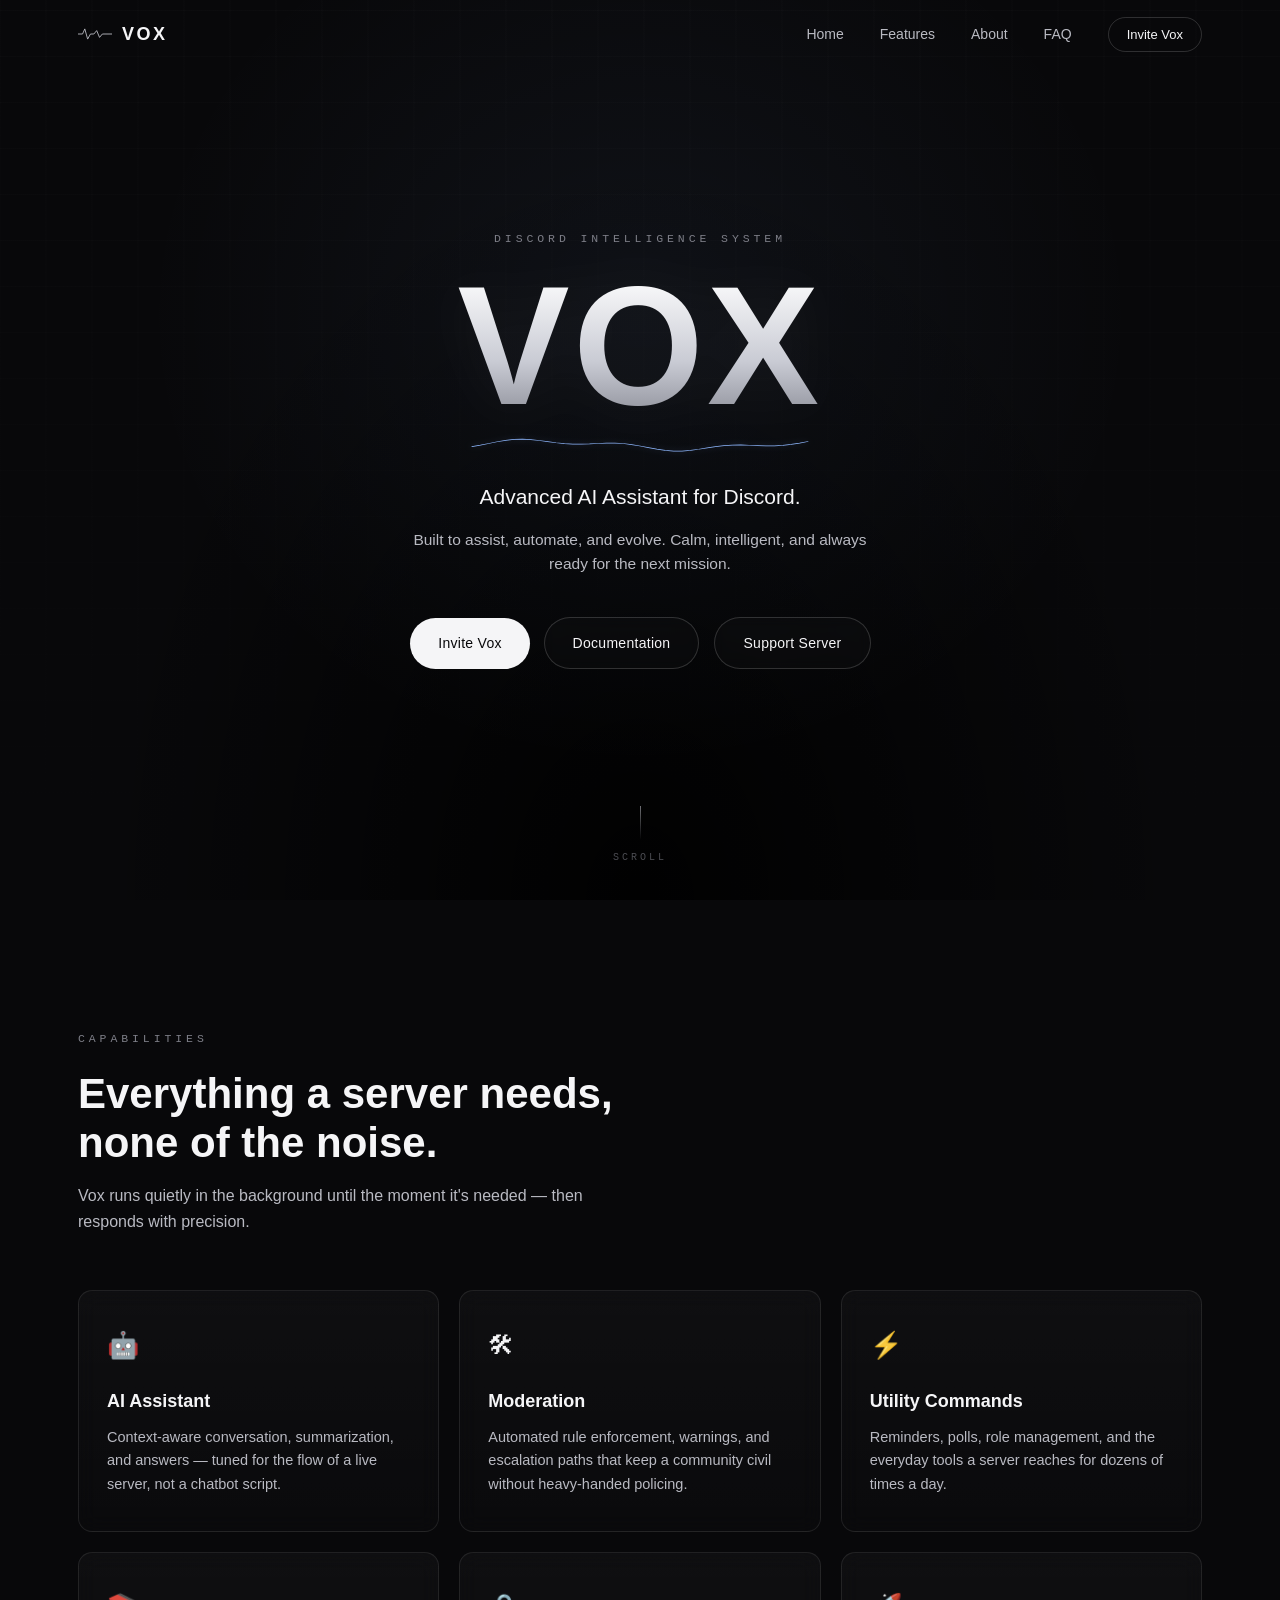
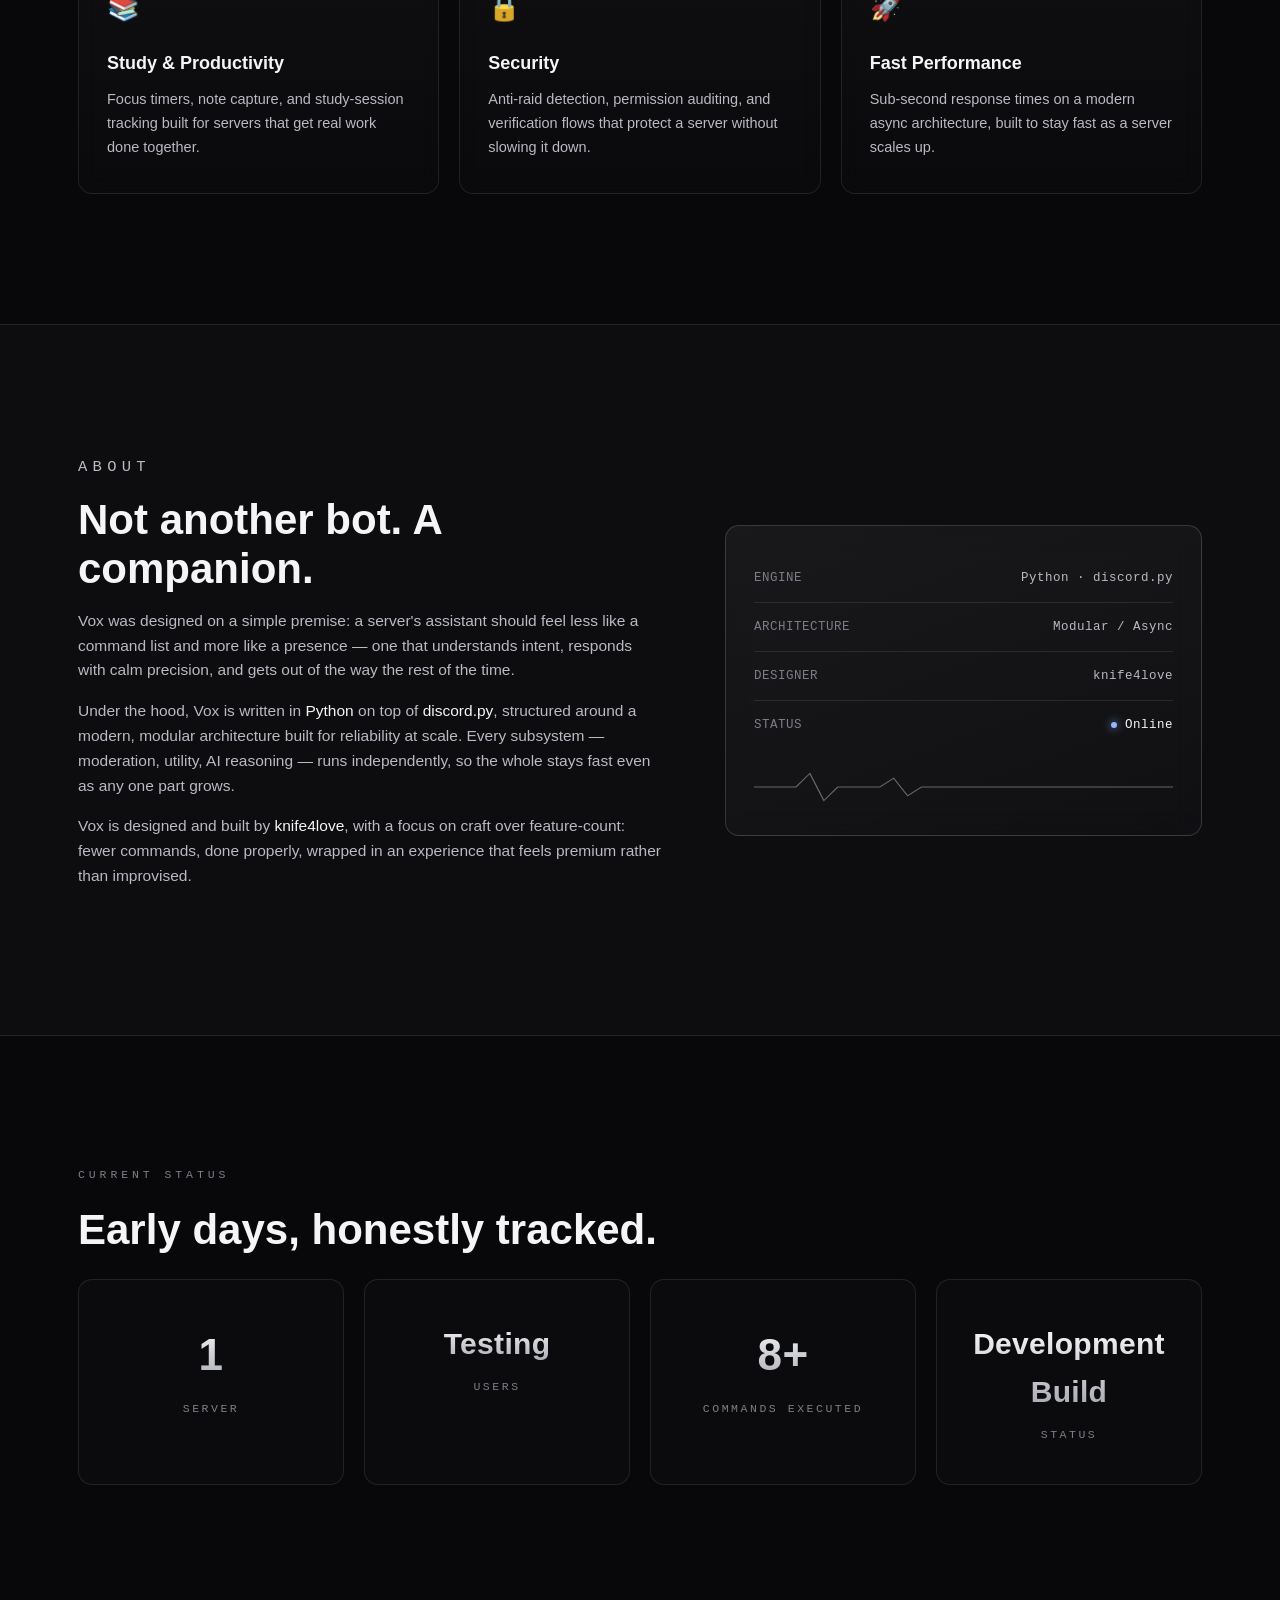
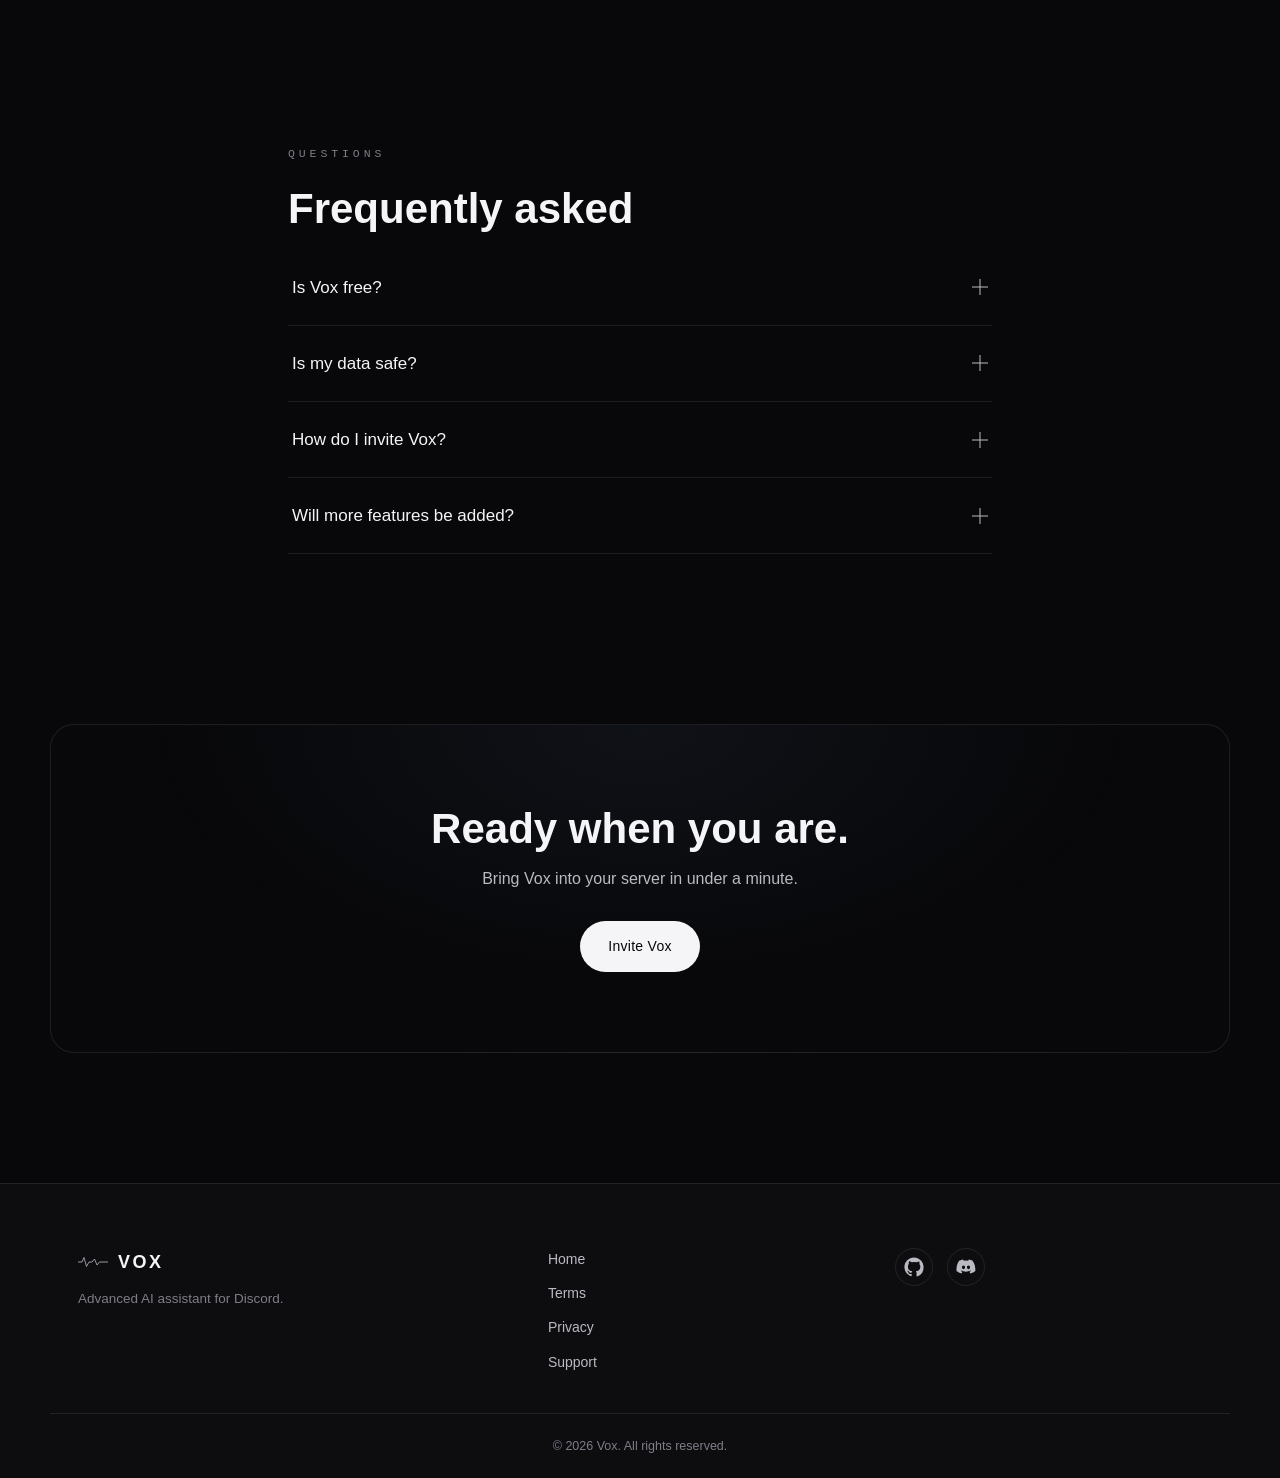
==== commit 77b3bf13: "Update index.html" ====
--- a/index.html
+++ b/index.html
@@ -81,7 +81,7 @@
           <a href="https://discord.com/oauth2/authorize?client_id=1523940294611959858&permissions=8&integration_type=0&scope=bot+applications.commands" class="btn btn-primary" target="_blank" rel="noopener noreferrer">
             <span>Invite Vox</span>
           </a>
-          <a href="#" class="btn btn-ghost">Documentation</a>
+          <a href="docs.html" class="btn btn-ghost">Documentation</a>
           <a href="https://discord.gg/snDa7PP2mR" class="btn btn-ghost" target="_blank" rel="noopener noreferrer">Support Server</a>
         </div>
       </div>
